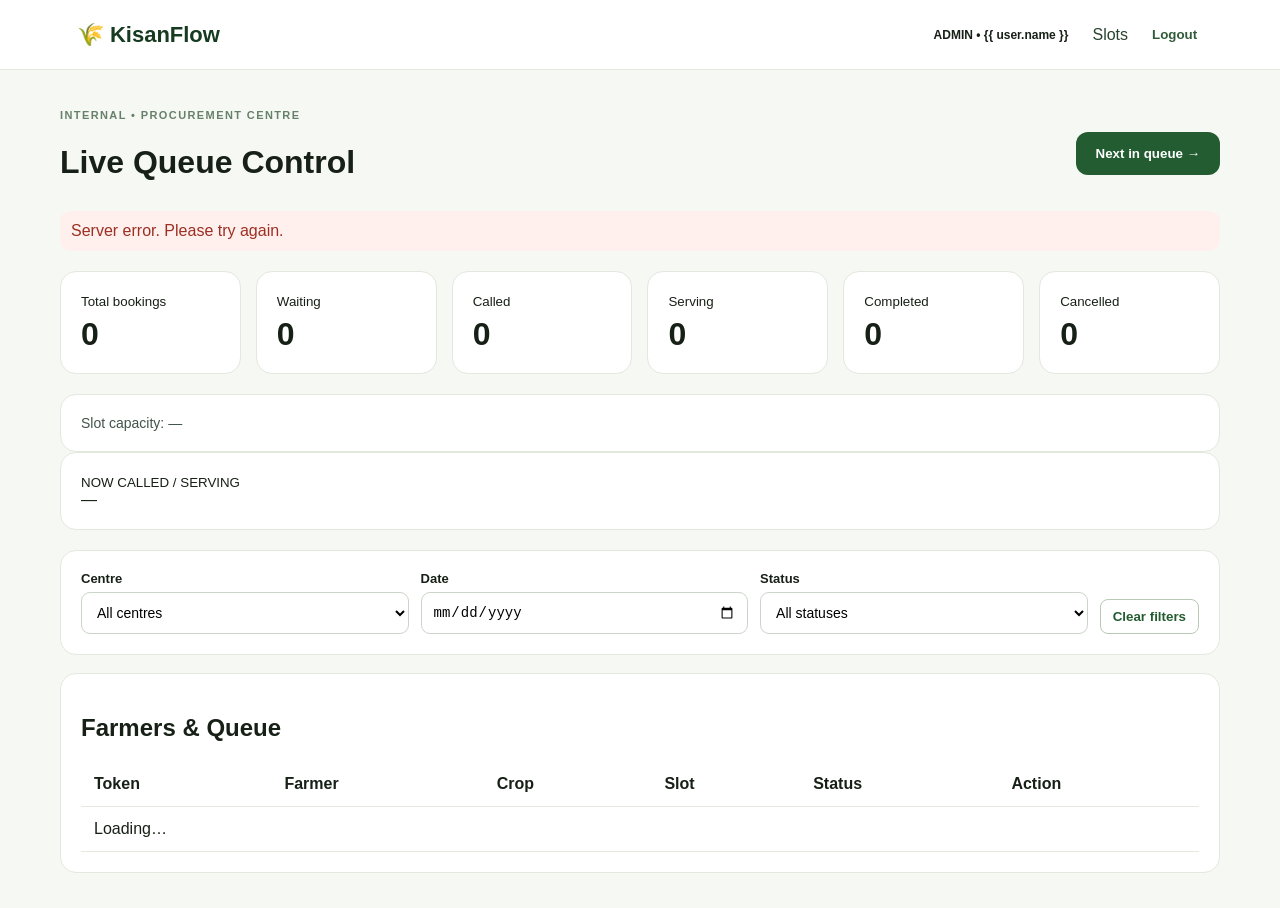
==== templates/dashboard.html @ 388066e6 "KisanFlow v13: slot booking, queue, call farmer, EN-TE-HI, tests 118/118" ====
<!doctype html>
<html lang="en">
<head>
<meta charset="utf-8">
<meta name="viewport" content="width=device-width,initial-scale=1">
<title>Centre Dashboard | KisanFlow</title>
<link rel="stylesheet" href="/static/style.css">
</head>
<body>
<header>
  <a class="logo" href="/">🌾 KisanFlow</a>
  <span class="farmerBadge">ADMIN • {{ user.name }}</span>
  <nav>
    <a href="/admin">Slots</a>
    <button class="linkBtn" onclick="logout()">Logout</button>
  </nav>
</header>
<main class="widepage">
  <div class="top">
    <div>
      <small>INTERNAL • PROCUREMENT CENTRE</small>
      <h1>Live Queue Control</h1>
    </div>
    <button id="nextBtn" class="btn" onclick="advanceQueue()">Next in queue →</button>
  </div>

  <div id="banner" class="resultBox" role="status"></div>

  <div class="stats">
    <div class="card"><small>Total bookings</small><b id="total">0</b></div>
    <div class="card"><small>Waiting</small><b id="waiting">0</b></div>
    <div class="card"><small>Called</small><b id="called">0</b></div>
    <div class="card"><small>Serving</small><b id="serving">0</b></div>
    <div class="card"><small>Completed</small><b id="completed">0</b></div>
    <div class="card"><small>Cancelled</small><b id="cancelled">0</b></div>
  </div>

  <div class="card slotSummary" id="slotSummary">Slot capacity: —</div>

  <div class="now card">
    <small>NOW CALLED / SERVING</small>
    <div id="now">—</div>
  </div>

  <div class="card filters">
    <label>Centre
      <select id="filterCentre"><option value="">All centres</option></select>
    </label>
    <label>Date
      <input id="filterDate" type="date">
    </label>
    <label>Status
      <select id="filterStatus">
        <option value="">All statuses</option>
        <option>Waiting</option>
        <option>Called</option>
        <option>Serving</option>
        <option>Completed</option>
        <option>Cancelled</option>
      </select>
    </label>
    <button class="smallBtn ghostBtn" onclick="clearFilters()">Clear filters</button>
  </div>

  <div class="card tablewrap">
    <h2>Farmers &amp; Queue</h2>
    <table>
      <thead>
        <tr><th>Token</th><th>Farmer</th><th>Crop</th><th>Slot</th><th>Status</th><th>Action</th></tr>
      </thead>
      <tbody id="rows">
        <tr><td colspan="6" class="empty">Loading…</td></tr>
      </tbody>
    </table>
  </div>
</main>
<script>
const $ = (id) => document.getElementById(id);
const STAT_KEYS = ['total', 'waiting', 'called', 'serving', 'completed', 'cancelled'];
let refreshing = false;

async function api(url, options) {
  let res;
  try {
    res = await fetch(url, Object.assign({ cache: 'no-store', headers: { 'Content-Type': 'application/json' } }, options || {}));
  } catch (e) {
    return { ok: false, status: 0, error: 'Unable to connect to the server. Please try again.' };
  }
  let data = null;
  try { data = await res.json(); } catch (e) { data = null; }
  if (res.status === 401) return { ok: false, status: 401, sessionExpired: true, error: 'Admin session expired.' };
  if (!res.ok) return { ok: false, status: res.status, error: (data && data.error) || 'Server error. Please try again.' };
  return { ok: true, status: res.status, data: data };
}
function escapeHtml(text) {
  return String(text === null || text === undefined ? '' : text)
    .replace(/[&<>"']/g, (c) => ({ '&': '&amp;', '<': '&lt;', '>': '&gt;', '"': '&quot;', "'": '&#39;' }[c]));
}
function banner(text, kind) {
  $('banner').innerHTML = text ? '<div class="' + (kind || 'error') + '">' + escapeHtml(text) + '</div>' : '';
}
function pill(status) {
  return '<span class="pill pill-' + String(status || '').toLowerCase() + '">' + escapeHtml(status) + '</span>';
}
function actionCell(row) {
  if (row.status === 'Waiting') return '<button class="smallBtn" onclick="doAction(\'call\',' + row.id + ')">CALL FARMER</button>';
  if (row.status === 'Called') return '<button class="smallBtn" onclick="doAction(\'serve\',' + row.id + ')">START SERVING</button>';
  if (row.status === 'Serving') return '<button class="smallBtn" onclick="doAction(\'complete\',' + row.id + ')">MARK COMPLETE</button>';
  return '—';
}

async function loadCentres() {
  const r = await api('/api/centres');
  if (!r.ok) { banner(r.error); return; }
  const options = r.data.map((c) => '<option value="' + c.id + '">' + escapeHtml(c.name) + '</option>').join('');
  $('filterCentre').innerHTML = '<option value="">All centres</option>' + options;
}

async function loadStats() {
  const r = await api('/api/stats');
  if (!r.ok) { banner(r.error); return false; }
  STAT_KEYS.forEach((key) => { const el = $(key); if (el) el.textContent = r.data[key] || 0; });
  $('slotSummary').textContent = 'Slot capacity for today onwards: ' + (r.data.slots_available || 0) + ' available • ' +
    (r.data.slots_full || 0) + ' full • ' + (r.data.slots_total || 0) + ' slots';
  return true;
}

async function loadBookings() {
  const params = new URLSearchParams();
  if ($('filterCentre').value) params.set('centre_id', $('filterCentre').value);
  if ($('filterDate').value) params.set('date', $('filterDate').value);
  if ($('filterStatus').value) params.set('status', $('filterStatus').value);
  const query = params.toString();
  const r = await api('/api/bookings' + (query ? '?' + query : ''));
  if (!r.ok) { banner(r.error); return; }
  const rows = r.data || [];
  const now = rows.find((x) => x.status === 'Called' || x.status === 'Serving');
  $('now').textContent = now ? ('#' + now.token + ' • ' + now.name + ' • ' + now.status + ' • ' + now.centre) : '—';
  $('rows').innerHTML = rows.length ? rows.map((x) => '<tr>' +
      '<td><b>#' + escapeHtml(x.token) + '</b></td>' +
      '<td>' + escapeHtml(x.name) + '<small>' + escapeHtml(x.phone) + '</small></td>' +
      '<td>' + escapeHtml(x.crop) + '</td>' +
      '<td>' + escapeHtml(x.slot_date) + '<br>' + escapeHtml(x.start_time) + '–' + escapeHtml(x.end_time) +
        '<small>' + escapeHtml(x.centre) + ' • ' + escapeHtml(Math.max(0, Number(x.remaining || 0))) + ' left</small></td>' +
      '<td>' + pill(x.status) + '</td>' +
      '<td>' + actionCell(x) + '</td></tr>').join('')
    : '<tr><td colspan="6" class="empty">No bookings match these filters.</td></tr>';
}

async function refresh() {
  if (refreshing) return;
  refreshing = true;
  try {
    const ok = await loadStats();
    if (!ok && $('rows').innerHTML.indexOf('session expired') === -1) { /* banner already shown */ }
    await loadBookings();
  } finally {
    refreshing = false;
  }
}

async function doAction(action, id) {
  if (refreshing) return;
  refreshing = true;
  try {
    const r = await api('/api/' + action + '/' + id, { method: 'POST' });
    if (!r.ok) banner(r.error);
    else banner('Token #' + (r.data.booking ? r.data.booking.token : id) + ' → ' + (r.data.status || action) + '. The farmer was notified.', 'success');
  } finally {
    refreshing = false;
  }
  await refresh();
}

async function advanceQueue() {
  if (refreshing) return;
  const btn = $('nextBtn');
  btn.disabled = true;
  refreshing = true;
  try {
    const r = await api('/api/advance', { method: 'POST' });
    if (!r.ok) banner(r.error);
    else if (!r.data.called && !r.data.completed) banner('Nobody is waiting in the queue right now.', 'success');
    else banner('Completed booking ' + (r.data.completed || '—') + ', called booking ' + (r.data.called || '—') + '.', 'success');
  } finally {
    refreshing = false;
    btn.disabled = false;
  }
  await refresh();
}

function clearFilters() {
  $('filterCentre').value = '';
  $('filterDate').value = '';
  $('filterStatus').value = '';
  refresh();
}

async function logout() {
  await api('/logout', { method: 'POST' });
  location.href = '/';
}

['filterCentre', 'filterDate', 'filterStatus'].forEach((id) => {
  $(id).addEventListener('change', () => { if (id === 'filterStatus' || true) refresh(); });
});
loadCentres().then(refresh);
setInterval(refresh, 3000);
window.addEventListener('beforeunload', () => { refreshing = false; });

</script>
</body>
</html>
---- static/style.css ----
/* ---------------------------------------------------------------------------
   v13 additions — language switcher, filters, status badges, states, a11y.
   Appended after the v12 rules so it also works for the older markup classes.
   --------------------------------------------------------------------------- */
.langSwitcher{display:inline-flex;gap:6px;align-items:center}
.langBtn{border:1px solid #ccd5ca;background:#fff;color:#245c31;border-radius:9px;padding:9px 11px;font-weight:700;font-size:13px;line-height:1;cursor:pointer;min-height:40px}
.langBtn:hover{background:#f3f8f1}
.langBtn.active{background:#245c31;border-color:#245c31;color:#fff}
.resultBox{margin-top:6px}
.btn.ghost,.smallBtn.ghostBtn{background:#fff;color:#245c31;border:1px solid #b8c9b6}
.btn:disabled,.smallBtn:disabled,.langBtn:disabled{opacity:.6;cursor:progress}
.slot span{display:block}
.slot.fullslot{background:#f4f4f2;border-color:#dcdcd8;color:#7a7a72}
.emptySlots{padding:14px;background:#f5f8f2;border-radius:10px;color:#6b756b}
.top{display:flex;justify-content:space-between;align-items:center;gap:14px;flex-wrap:wrap}
.slotSummary{font-size:14px;color:#42544a}
.slotRows{display:grid;gap:10px}
.slotRow{display:flex;align-items:center;gap:14px;flex-wrap:wrap;padding:12px;border:1px solid #e3e8df;border-radius:12px;background:#fbfdfa}
.filters{display:grid;grid-template-columns:repeat(3,minmax(150px,1fr)) auto;gap:12px;align-items:end;margin-bottom:18px}
.filters label{display:grid;gap:6px;font-weight:700;font-size:13px}
.filters select,.filters input{padding:11px;border:1px solid #ccd5ca;border-radius:9px;background:#fff;font-size:14px}
.pill{display:inline-block;padding:5px 10px;border-radius:20px;background:#edf4ea;font-size:12px;font-weight:700;border:1px solid transparent}
.pill-waiting{background:#fff4d6;color:#6b5100;border-color:#f0dca8}
.pill-called{background:#e6f0ff;color:#123f80;border-color:#c3d8f7}
.pill-serving{background:#e5f7e6;color:#1f6b35;border-color:#bde3c1}
.pill-completed{background:#eef1ee;color:#41504a;border-color:#d6ded8}
.pill-cancelled{background:#fdecea;color:#9c2e22;border-color:#f3cdc7}
.notifHeader{margin-top:18px;text-align:left}
.notice.unread{background:#fff8e1;border-left-color:#d98a00}
.notice.noticeRead{background:#f4f7f3;border-left-color:#b9c7b8;color:#54604f}
.notice small{display:block;margin-top:4px;color:#7b847b;font-size:11px}
.noticeEmpty{padding:12px;background:#f5f8f2;border-radius:10px;color:#6b756b;font-size:13px}
.alertToken{display:inline-block;margin-top:8px;font-weight:800}
.callAlert{font-weight:600}
a:focus-visible,button:focus-visible,input:focus-visible,select:focus-visible{outline:3px solid #6da86f;outline-offset:2px}
@media(max-width:800px){
  .filters{grid-template-columns:1fr 1fr}
  .filters button{grid-column:1/-1}
}
@media(max-width:560px){
  .filters{grid-template-columns:1fr}
  .langSwitcher{gap:4px}
  .langBtn{padding:9px;font-size:12px}
  .btn,.smallBtn,.statusMenu,.langBtn,.slot{min-height:44px}
  .top{align-items:flex-start}
  .tablewrap table{min-width:640px}
}

*{box-sizing:border-box}body{margin:0;font-family:Inter,Arial,sans-serif;background:#f6f8f3;color:#172016}header{height:70px;padding:0 6%;display:flex;align-items:center;gap:24px;background:#fff;border-bottom:1px solid #e3e8df;position:sticky;top:0;z-index:5}.logo{font-size:22px;font-weight:800;text-decoration:none;color:#173b20;margin-right:auto}nav{display:flex;gap:18px;align-items:center}nav a{color:#28432d;text-decoration:none}.farmerBadge{font-size:12px;font-weight:700}.linkBtn{background:none;border:0;color:#315b3a;cursor:pointer;font-weight:700}.hero{max-width:1100px;margin:70px auto;display:grid;grid-template-columns:1.3fr .7fr;gap:50px;align-items:center;padding:0 20px}.hero h1{font-size:56px;line-height:1.05;margin:12px 0}.hero h1 span{color:#4f8a51}.hero p{font-size:18px;line-height:1.6;color:#647064}.btn{display:inline-block;background:#245c31;color:#fff;border:0;border-radius:12px;padding:14px 20px;text-decoration:none;font-weight:800;cursor:pointer}.mock{background:#17351e;color:#fff;border-radius:24px;padding:35px;box-shadow:0 20px 50px #17351e22}.mock strong{font-size:65px;display:block;margin-top:40px}.mock b{float:right;font-size:11px}.bar,.queueBar{height:8px;background:#dce6da;border-radius:10px;overflow:hidden}.bar i,.queueBar i{display:block;height:100%;width:55%;background:#71b16f}.cards{max-width:1100px;margin:0 auto 70px;display:grid;grid-template-columns:repeat(4,1fr);gap:15px;padding:0 20px}.cards div,.card{background:#fff;border:1px solid #e3e8df;border-radius:16px;padding:20px}.cards p{color:#687268;line-height:1.5}.page{max-width:700px;margin:45px auto;padding:0 20px}.widepage{max-width:1200px;margin:35px auto;padding:0 20px}.title{margin-bottom:22px}.title small,.top small,.tokenLabel{letter-spacing:1.4px;font-weight:800;color:#67806a;font-size:11px}.title h1{font-size:36px;margin:7px 0}.title p{color:#6b756b}.form{display:grid;gap:16px}.form label{display:grid;gap:7px;font-weight:700}.form input,.form select{padding:13px;border:1px solid #ccd5ca;border-radius:10px;font-size:15px;background:#fff}.wide{width:100%}.slots{display:grid;grid-template-columns:repeat(2,1fr);gap:10px;margin-top:10px}.slot{border:1px solid #cbd8c9;background:#f9fbf7;padding:12px;border-radius:10px;cursor:pointer;font-weight:700}.slot small{display:block;color:#738074;margin-top:4px}.slot.selected{outline:3px solid #8fc58e}.slot:disabled{opacity:.45;cursor:not-allowed}.error,.success,.notice{padding:11px;border-radius:10px;margin-top:8px}.error{background:#fff0ee;color:#9c2e22}.success{background:#edf8ee;color:#276634}.hidden{display:none!important}.ticketCard{text-align:center}.token{font-size:72px;font-weight:900;margin:5px 0 22px;color:#245c31}.details{display:grid;grid-template-columns:repeat(2,1fr);gap:10px;text-align:left}.details div{background:#f5f8f2;padding:12px;border-radius:10px}.details span{display:block;color:#718071;font-size:12px}.queueBox{margin-top:20px;padding:18px;background:#edf5ea;border-radius:14px}.queueBox>div{font-size:25px;font-weight:900;margin:7px 0}.statusLine{margin-top:18px;font-size:17px}.callAlert{background:#fff2c9;padding:18px;border-radius:12px;margin-bottom:18px;color:#684d00}.privacy{font-size:12px;color:#7b847b}.stats{display:grid;grid-template-columns:repeat(4,1fr);gap:15px;margin:20px 0}.stats b{display:block;font-size:32px;margin-top:6px}.now{margin-bottom:20px}.tablewrap{overflow:auto}.tablewrap table{width:100%;border-collapse:collapse;min-width:760px}.tablewrap th,.tablewrap td{text-align:left;padding:13px;border-bottom:1px solid #e5e9e2}.tablewrap td small{display:block;color:#778077}.pill{padding:5px 9px;border-radius:20px;background:#edf4ea;font-size:12px;font-weight:700}.smallBtn{border:0;background:#245c31;color:#fff;padding:9px 12px;border-radius:8px;cursor:pointer;font-weight:700}.empty{text-align:center;padding:30px}.notifications{margin-top:15px}.notice{background:#eaf7ea;border-left:4px solid #4f8a51;text-align:left}
@media(max-width:800px){header{padding:0 15px;gap:10px}.hero{grid-template-columns:1fr;margin:35px auto}.hero h1{font-size:40px}.cards{grid-template-columns:1fr 1fr}.stats{grid-template-columns:1fr 1fr}.slots{grid-template-columns:1fr}nav a{font-size:13px}.farmerBadge{display:none}.details{grid-template-columns:1fr}.token{font-size:58px}}
@media(max-width:500px){.cards{grid-template-columns:1fr}.hero{padding:0 15px}.page,.widepage{padding:0 12px}.title h1{font-size:29px}}

.farmerNav{display:flex;align-items:center;gap:14px}.statusMenu{border:1px solid #1f6b35;background:#fff;color:#174d2a;border-radius:10px;padding:9px 12px;font-weight:700;cursor:pointer}.statusMenuCard{margin-top:18px;border:1px solid #dfe7df;background:#f7fbf7;border-radius:14px;padding:14px;display:flex;justify-content:space-between;align-items:center;gap:12px}.statusMenuCard p{margin:4px 0 0;color:#49604f}.turnToast{position:fixed;top:78px;right:20px;z-index:1000;max-width:380px}.turnToastInner{background:#fff;border:2px solid #2b6f3e;border-radius:14px;padding:18px 42px 18px 18px;box-shadow:0 12px 30px rgba(0,0,0,.18);position:relative}.turnToastInner.urgent{border-color:#d98a00;background:#fff8e8}.closeToast{position:absolute;right:10px;top:8px;border:0;background:transparent;font-size:24px;cursor:pointer}@media(max-width:700px){.farmerNav{gap:7px}.farmerBadge{display:none}.statusMenu{padding:8px;font-size:12px}.turnToast{left:12px;right:12px;top:70px}.statusMenuCard{align-items:flex-start}}

/* ---------------------------------------------------------------------------
   v13 - the dashboard now shows six counters, so let the stat grid breathe.
   Placed last so it wins over the v12 four-column rule.
   --------------------------------------------------------------------------- */
.stats{grid-template-columns:repeat(auto-fit,minmax(132px,1fr))}
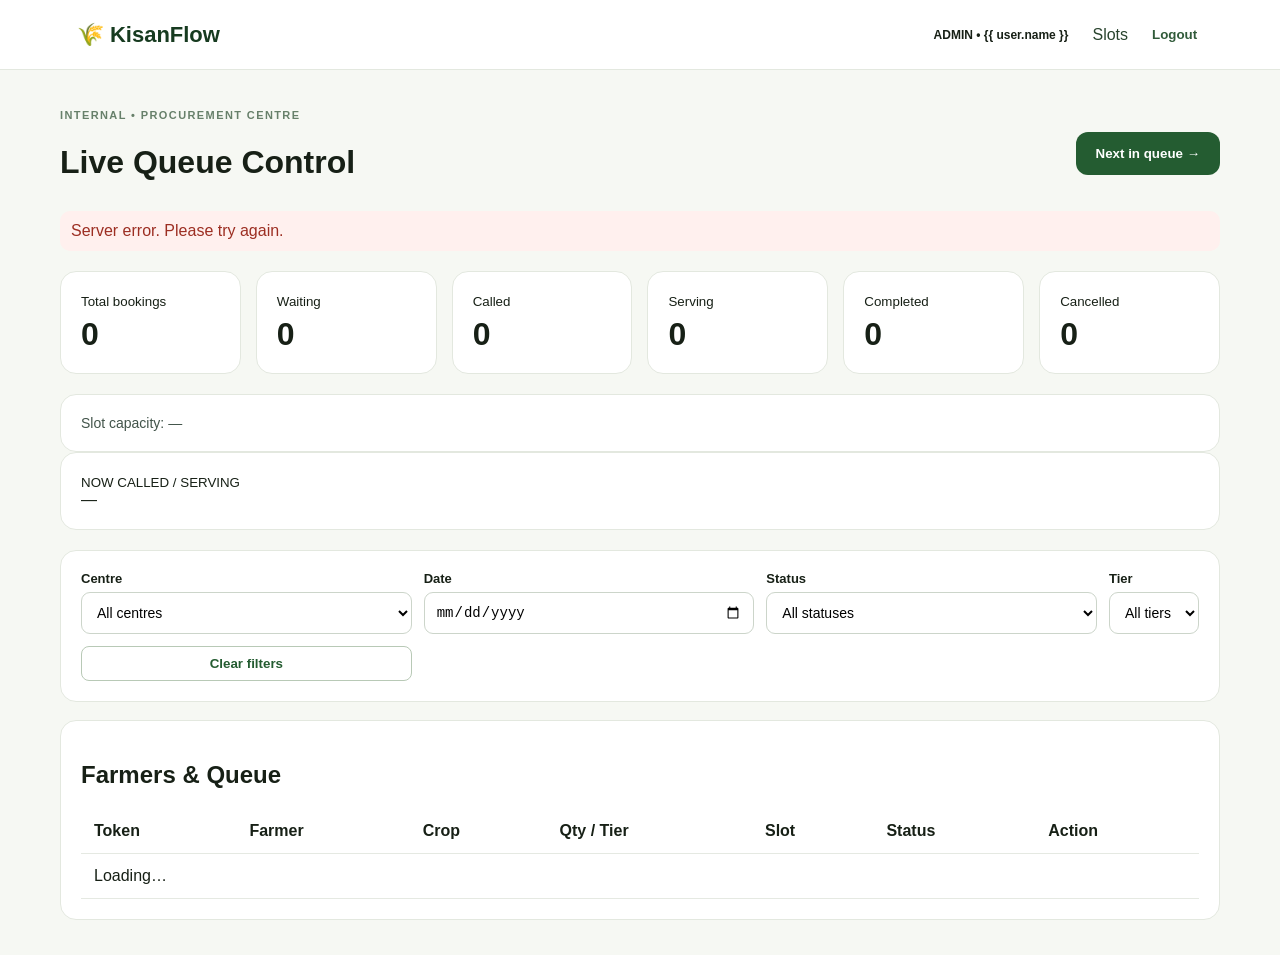
==== commit 719fbe27: "Quantity tiers: High Mid Low quotas per slot, tier queue, tests 134/134" ====
--- a/templates/dashboard.html
+++ b/templates/dashboard.html
@@ -59,6 +59,14 @@
         <option>Cancelled</option>
       </select>
     </label>
+    <label>Tier
+      <select id="filterTier">
+        <option value="">All tiers</option>
+        <option>High</option>
+        <option>Mid</option>
+        <option>Low</option>
+      </select>
+    </label>
     <button class="smallBtn ghostBtn" onclick="clearFilters()">Clear filters</button>
   </div>
 
@@ -66,10 +74,10 @@
     <h2>Farmers &amp; Queue</h2>
     <table>
       <thead>
-        <tr><th>Token</th><th>Farmer</th><th>Crop</th><th>Slot</th><th>Status</th><th>Action</th></tr>
+        <tr><th>Token</th><th>Farmer</th><th>Crop</th><th>Qty / Tier</th><th>Slot</th><th>Status</th><th>Action</th></tr>
       </thead>
       <tbody id="rows">
-        <tr><td colspan="6" class="empty">Loading…</td></tr>
+        <tr><td colspan="7" class="empty">Loading…</td></tr>
       </tbody>
     </table>
   </div>
@@ -130,6 +138,7 @@
   if ($('filterCentre').value) params.set('centre_id', $('filterCentre').value);
   if ($('filterDate').value) params.set('date', $('filterDate').value);
   if ($('filterStatus').value) params.set('status', $('filterStatus').value);
+  if ($('filterTier').value) params.set('tier', $('filterTier').value);
   const query = params.toString();
   const r = await api('/api/bookings' + (query ? '?' + query : ''));
   if (!r.ok) { banner(r.error); return; }
@@ -140,11 +149,12 @@
       '<td><b>#' + escapeHtml(x.token) + '</b></td>' +
       '<td>' + escapeHtml(x.name) + '<small>' + escapeHtml(x.phone) + '</small></td>' +
       '<td>' + escapeHtml(x.crop) + '</td>' +
+      '<td>' + escapeHtml((x.quantity_tons !== null && x.quantity_tons !== undefined ? x.quantity_tons + ' t' : '—')) + '<small>' + escapeHtml(x.tier || '') + '</small></td>' +
       '<td>' + escapeHtml(x.slot_date) + '<br>' + escapeHtml(x.start_time) + '–' + escapeHtml(x.end_time) +
         '<small>' + escapeHtml(x.centre) + ' • ' + escapeHtml(Math.max(0, Number(x.remaining || 0))) + ' left</small></td>' +
       '<td>' + pill(x.status) + '</td>' +
       '<td>' + actionCell(x) + '</td></tr>').join('')
-    : '<tr><td colspan="6" class="empty">No bookings match these filters.</td></tr>';
+    : '<tr><td colspan="7" class="empty">No bookings match these filters.</td></tr>';
 }
 
 async function refresh() {
@@ -193,6 +203,7 @@
   $('filterCentre').value = '';
   $('filterDate').value = '';
   $('filterStatus').value = '';
+  $('filterTier').value = '';
   refresh();
 }
 
